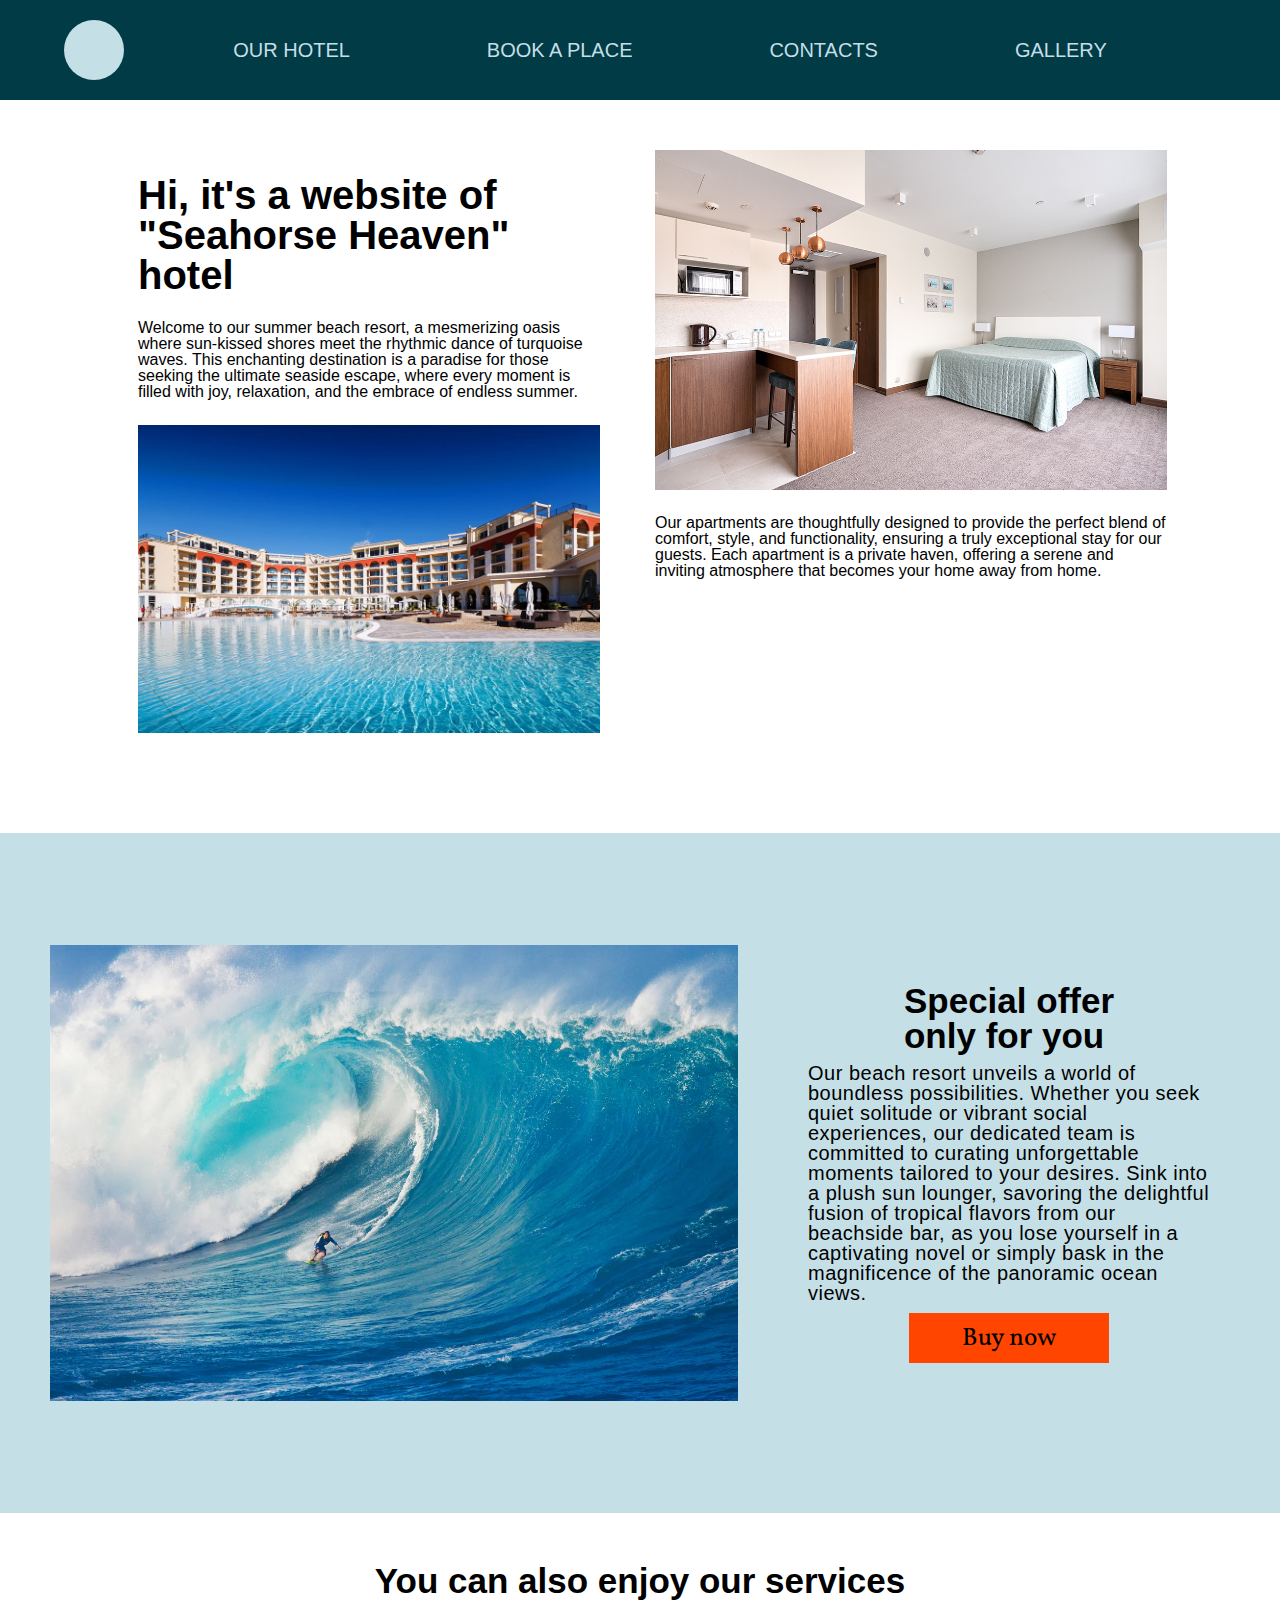
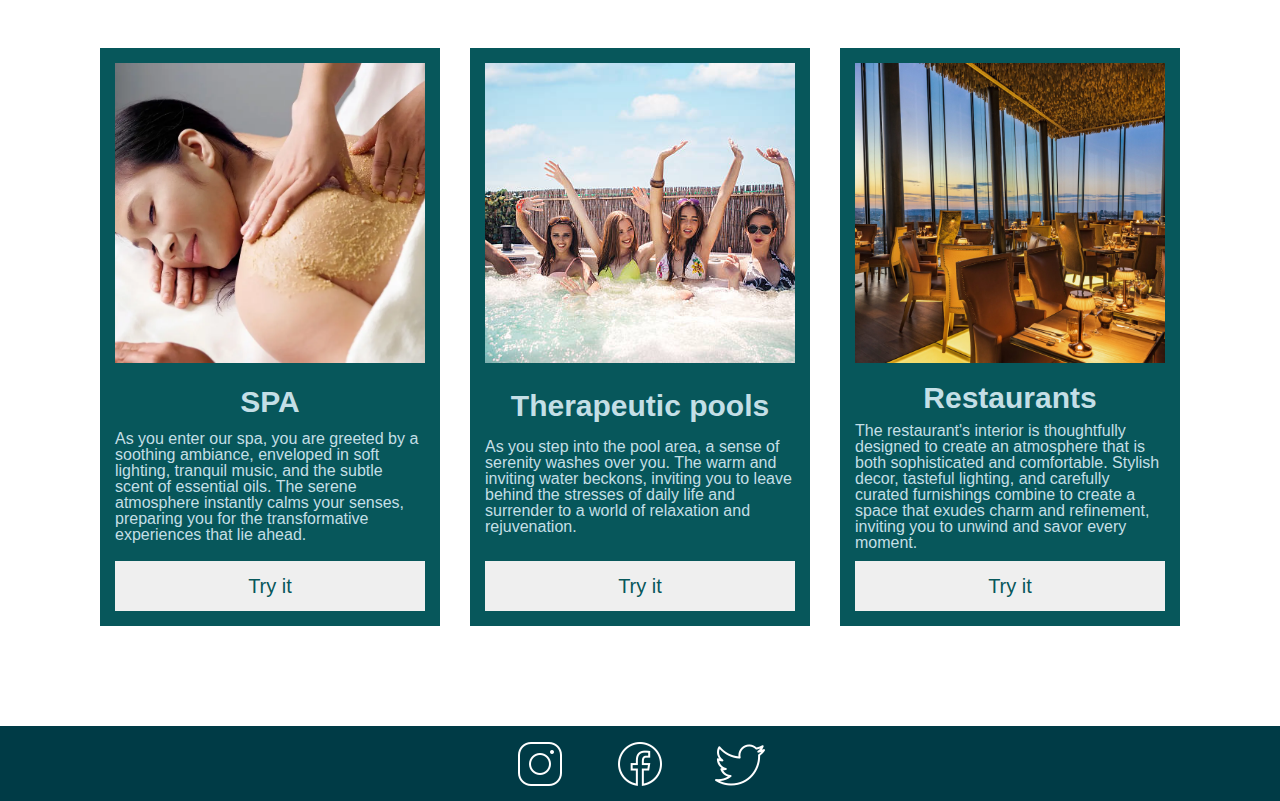
==== pages/index.html @ c4da9d43 "Start page" ====
<!DOCTYPE html>
<html lang="en">
<head>
    <meta charset="UTF-8">
    <title>Hotel</title>
    <link rel="stylesheet" href="../styles/style.css">
</head>
<body>
<div class="wrapper">
    <header class="header">
        <div class="header__logo">
            
        </div>
        <nav class="header__navigation">
           <form action="./booking.html"></form>
            <ul class="header__buttons">
                <li class="header__item">
                    <form action="./index.html"><input type="submit" class="header__button" value="Our Hotel"></form>
                </li>
                <li class="header__item">
                    <form action="./booking.html"><input type="submit" class="header__button" value="Book a place"></form>
                </li>
                <li class="header__item">
                    <form action="./contacts.html"><input type="submit" class="header__button" value="Contacts"></form>
                </li>
                <li class="header__item">
                    <form action="./gallery.html"><input type="submit" class="header__button" value="Gallery"></form>
                </li>
            </ul>
        </nav>
    </header>
    <main class="main">

        <section class="hi">
            <div class="hi__greetings">
                <h1 class="hi__title">Hi, it's a website of "Seahorse Heaven" hotel</h1>
                <p class="hi__description">Welcome to our summer beach resort, a mesmerizing oasis where sun-kissed shores meet the rhythmic dance of turquoise waves. This enchanting destination is a paradise for those seeking the ultimate seaside escape, where every moment is filled with joy, relaxation, and the embrace of endless summer.</p>
                <img src="../img/hotel_1.jpg" alt="Hotel">
            </div>
            <div class="hi__info">
                <img src="../img/hotel_2.jpg" alt="Apartments">
                <p class="hi__description">Our apartments are thoughtfully designed to provide the perfect blend of comfort, style, and functionality, ensuring a truly exceptional stay for our guests. Each apartment is a private haven, offering a serene and inviting atmosphere that becomes your home away from home.</p>
            </div>
        </section>

        <section class="special-offer">
            <div class="special-offer__image"><img src="../img/waves.webp" alt="Wave"></div>
            <div class="special-offer__body">
                <h2 class="special-offer__title">Special offer <br> only for you</h2>
                <p class="special-offer__description">Our beach resort unveils a world of boundless possibilities. Whether you seek quiet solitude or vibrant social experiences, our dedicated team is committed to curating unforgettable moments tailored to your desires. Sink into a plush sun lounger, savoring the delightful fusion of tropical flavors from our beachside bar, as you lose yourself in a captivating novel or simply bask in the magnificence of the panoramic ocean views.</p>
                <input class="special-offer__button" type="button" value="Buy now">
            </div>
        </section>

        <section class="services">
            <h2 class="services__title">You can also enjoy our services</h2>
            <div class="services__body">
                <div class="services__list">
                    <div class="services__item offer-services">
                        <div class="offer-services__image">
                            <img src="../img/spa.webp" alt="Offer">
                        </div>
                        <h3 class="offer-services__title">SPA</h3>
                        <p class="offer-services__description">As you enter our spa, you are greeted by a soothing ambiance, enveloped in soft lighting, tranquil music, and the subtle scent of essential oils. The serene atmosphere instantly calms your senses, preparing you for the transformative experiences that lie ahead.</p>
                        <input type="button" class="offer-services__button" value="Try it">
                    </div>
                    <div class="services__item offer-services">
                        <div class="offer-services__image">
                            <img src="../img/jacuzzi.jpg" alt="Offer">
                        </div>
                        <h3 class="offer-services__title">Therapeutic pools</h3>
                        <p class="offer-services__description">As you step into the pool area, a sense of serenity washes over you. The warm and inviting water beckons, inviting you to leave behind the stresses of daily life and surrender to a world of relaxation and rejuvenation.</p>
                        <input type="button" class="offer-services__button" value="Try it">
                    </div>
                    <div class="services__item offer-services">
                        <div class="offer-services__image">
                            <img src="../img/restaurant.jpg" alt="Offer">
                        </div>
                        <h3 class="offer-services__title">Restaurants</h3>
                        <p class="offer-services__description">The restaurant's interior is thoughtfully designed to create an atmosphere that is both sophisticated and comfortable. Stylish decor, tasteful lighting, and carefully curated furnishings combine to create a space that exudes charm and refinement, inviting you to unwind and savor every moment.</p>
                        <input type="button" class="offer-services__button" value="Try it">
                    </div>
                </div>
            </div>
        </section>

    </main>
    <footer class="footer">
        <section class="links">
            <ul class="links__list">
                <li class="links__item">
                    <input class="links__button_instagram links__button" type="button">
                </li>
                <li class="links__item">
                    <input class="links__button_facebook links__button" type="button">
                </li>
                <li class="links__item">
                    <input class="links__button_twitter links__button" type="button">
                </li>
            </ul>
        </section>
    </footer>
</div>
<script src="../scripts/scripts.js"></script>
</body>
</html>
---- styles/style.css ----
@import url("https://fonts.googleapis.com/css2?family=Vollkorn:wght@400;700&display=swap");
* {
  padding: 0;
  margin: 0;
  border: 0;
  box-sizing: border-box;
}
*:before, *:after {
  box-sizing: border-box;
}

:focus, :active {
  outline: none;
}

a:focus, a:active {
  outline: none;
}

nav, footer, header, aside {
  display: block;
}

html, body {
  height: 100%;
  width: 100%;
  line-height: 1;
  font-size: 14px;
  -ms-text-size-adjust: 100%;
  -moz-text-size-adjust: 100%;
  -webkit-text-size-adjust: 100%;
}

input, button, textarea {
  font-family: inherit;
}

input::-ms-clear {
  display: none;
}

button {
  cursor: pointer;
}
button::-moz-focus-inner {
  padding: 0;
  border: 0;
}

a {
  text-decoration: none;
}
a:visited, a:hover {
  text-decoration: none;
}

ul li {
  list-style: none;
}

img {
  vertical-align: top;
}

h1, h2, h3, h4, h5, h6 {
  font-size: inherit;
  font-weight: inherit;
}

input[type=button], input[type=submit] {
  cursor: pointer;
}

body {
  font-family: Arial, sans-serif;
  font-size: 16px;
}

.wrapper {
  display: grid;
  grid-template: 100px 1fr 75px/1fr;
  grid-template-areas: "header" "main" "footer";
  gap: 50px;
}

h1, h2, h3, h4, h5, h6 {
  font-weight: 700;
}

h1 {
  font-size: 40px;
}

h2 {
  font-size: 35px;
}

h3 {
  font-size: 30px;
}

.header {
  grid-area: header;
  position: fixed;
  width: 100%;
  height: 100px;
  display: grid;
  grid-template: 1fr/5% 60px 1fr 5%;
  grid-template-areas: "space1 logo navigation space2";
  align-items: center;
  background: #003B46;
  transition: 0.5s;
}
.header__logo {
  grid-area: logo;
  height: 60px;
  width: 60px;
  border-radius: 50%;
  background: #c4dfe6;
  transition: 0.5s;
}
.header__navigation {
  width: 80%;
  grid-area: navigation;
  justify-self: center;
  transition: 0.5s;
}
.header__buttons {
  display: flex;
  justify-content: space-between;
}
.header__button {
  background: none;
  color: #c4dfe6;
  font-size: 20px;
  text-transform: uppercase;
  transition: 1s;
}
.header__button:hover {
  text-decoration: underline;
}

.scrolled.header {
  height: 50px;
}
.scrolled.header__logo {
  height: 40px;
  width: 40px;
}
.scrolled.header__navigation {
  margin-right: -20%;
}

.main {
  grid-area: main;
  display: flex;
  flex-direction: column;
}

.hi {
  display: grid;
  grid-template: auto/40% 40%;
  gap: 30px;
  justify-content: center;
  margin-bottom: 50px;
}
.hi img {
  width: 100%;
  margin-bottom: 25px;
}
.hi__greetings {
  padding: 25px;
  background: white;
}
.hi__title {
  margin-bottom: 25px;
}
.hi__description {
  margin-bottom: 25px;
}

.special-offer {
  display: grid;
  grid-template: repeat(2, 1fr)/repeat(5, 1fr);
  gap: 50px;
  padding: 50px;
  background: #c4dfe6;
}
.special-offer__image {
  grid-row: span 2;
  grid-column: span 3;
  display: flex;
  flex-direction: column;
  justify-content: center;
}
.special-offer__image img {
  width: 100%;
}
.special-offer__body {
  grid-row: span 2;
  grid-column: span 2;
  display: flex;
  flex-direction: column;
  align-items: center;
  justify-content: space-between;
  padding: 100px 20px;
}
.special-offer__title {
  margin-bottom: 10px;
}
.special-offer__description {
  font-size: 20px;
  letter-spacing: 0.5px;
  margin-bottom: 10px;
}
.special-offer__button {
  width: 200px;
  height: 50px;
  font-family: "Vollkorn", serif;
  font-size: 25px;
  background: orangered;
  transition: 0.1s;
}
.special-offer__button:hover {
  transform: scale(1.1);
}

.services {
  display: flex;
  flex-direction: column;
  align-items: center;
  padding: 50px;
}
.services__title {
  margin-bottom: 50px;
}
.services__body {
  width: 100%;
  padding: 0 50px;
}
.services__list {
  display: grid;
  gap: 30px;
  grid-template: 1fr/repeat(3, 1fr);
}
.services__item {
  padding: 15px;
  background: #07575B;
  width: 100%;
  height: auto;
}

.offer-services {
  display: grid;
  color: #c4dfe6;
}
.offer-services__image {
  margin-bottom: 20px;
  overflow: hidden;
  display: flex;
  justify-content: center;
}
.offer-services__image img {
  height: 300px;
  -o-object-fit: cover;
     object-fit: cover;
}
.offer-services__title {
  margin-bottom: 10px;
  justify-self: center;
}
.offer-services__description {
  margin-bottom: 10px;
}
.offer-services__button {
  align-self: flex-end;
  height: 50px;
  color: #07575B;
  font-size: 20px;
  transition: 0.1s;
}
.offer-services__button:hover {
  transform: scale(1.05);
}

.footer {
  grid-area: footer;
  height: 75px;
  background: #003B46;
}

.links {
  width: 100%;
  height: 100%;
  padding: 0 50px;
}
.links__list {
  display: flex;
  align-items: center;
  justify-content: center;
  height: 100%;
}
.links__item {
  width: 50px;
  height: 50px;
  margin: 0 25px;
}
.links__button {
  width: 100%;
  height: 100%;
}
.links__button_instagram {
  background: url("../img/icon-instagram.png");
}
.links__button_facebook {
  background: url("../img/icon-facebook.png");
}
.links__button_twitter {
  background: url("../img/icon-twitter.png");
}/*# sourceMappingURL=style.css.map */
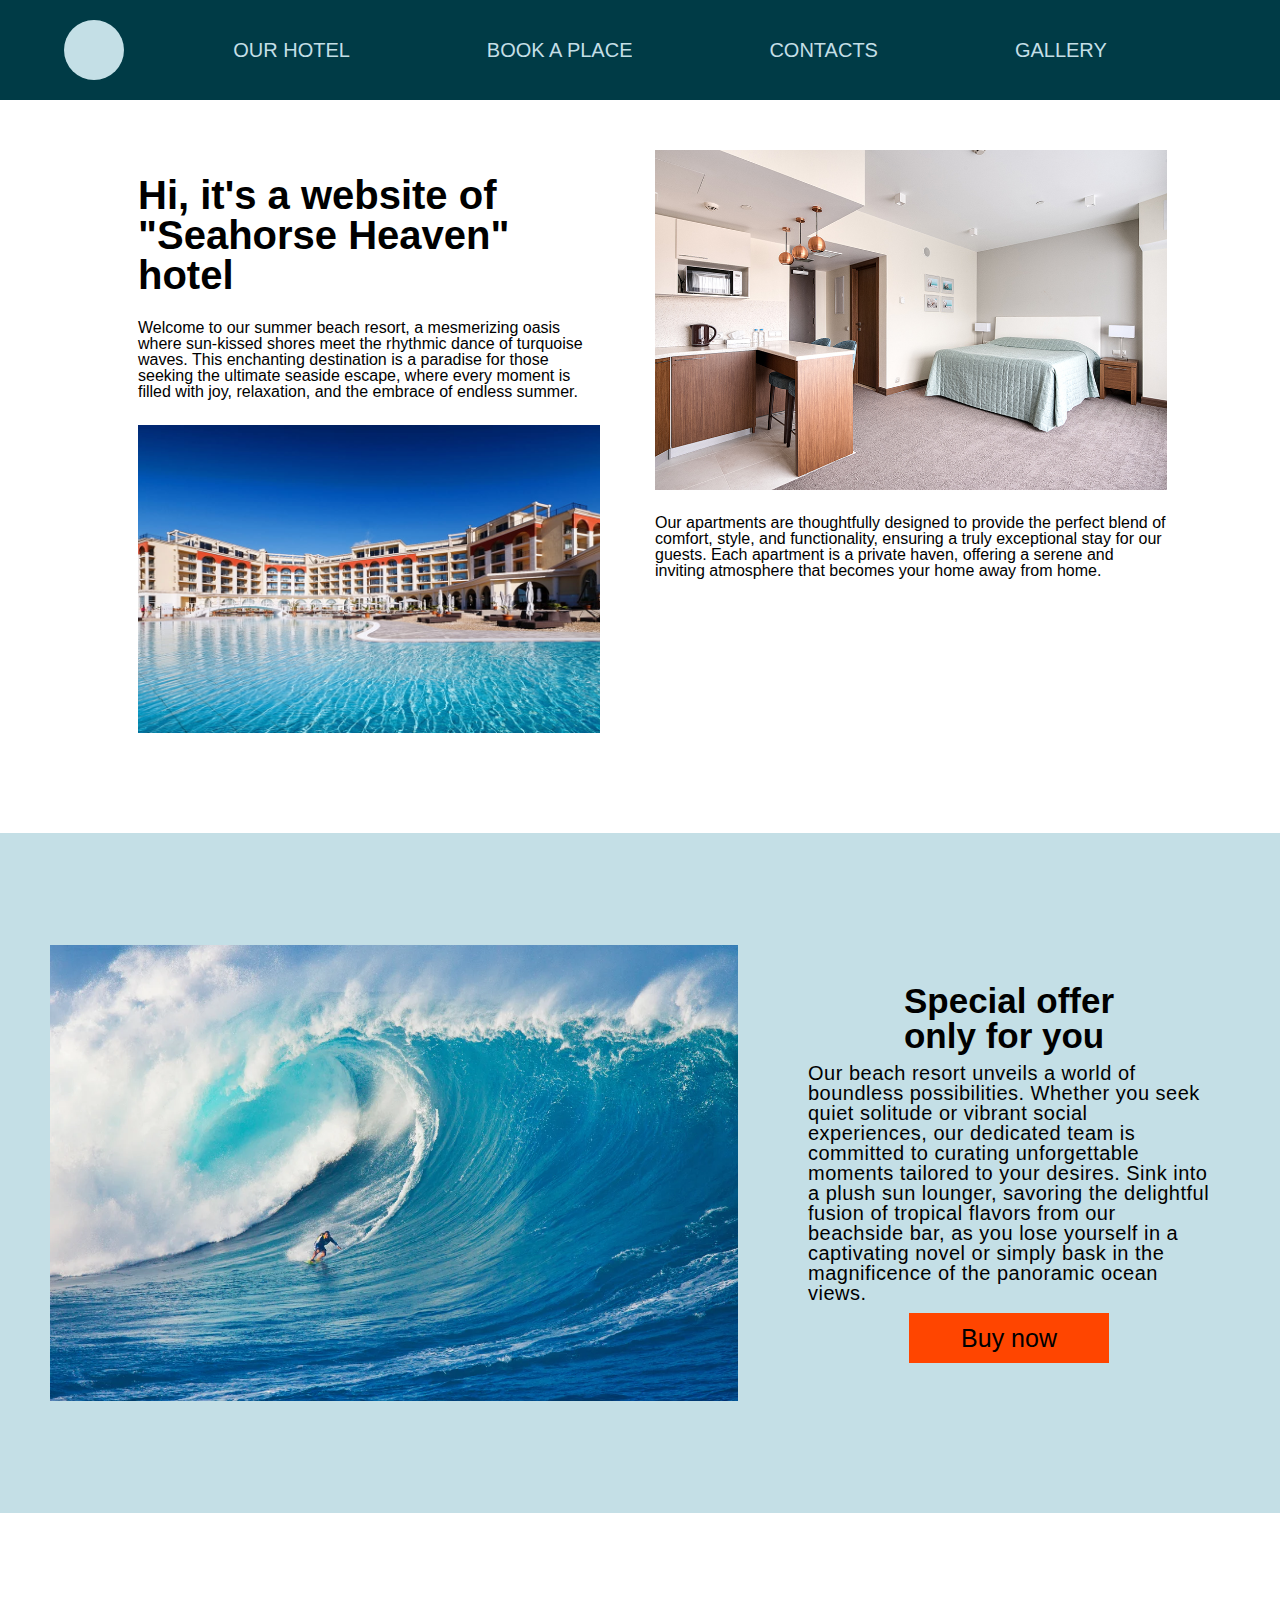
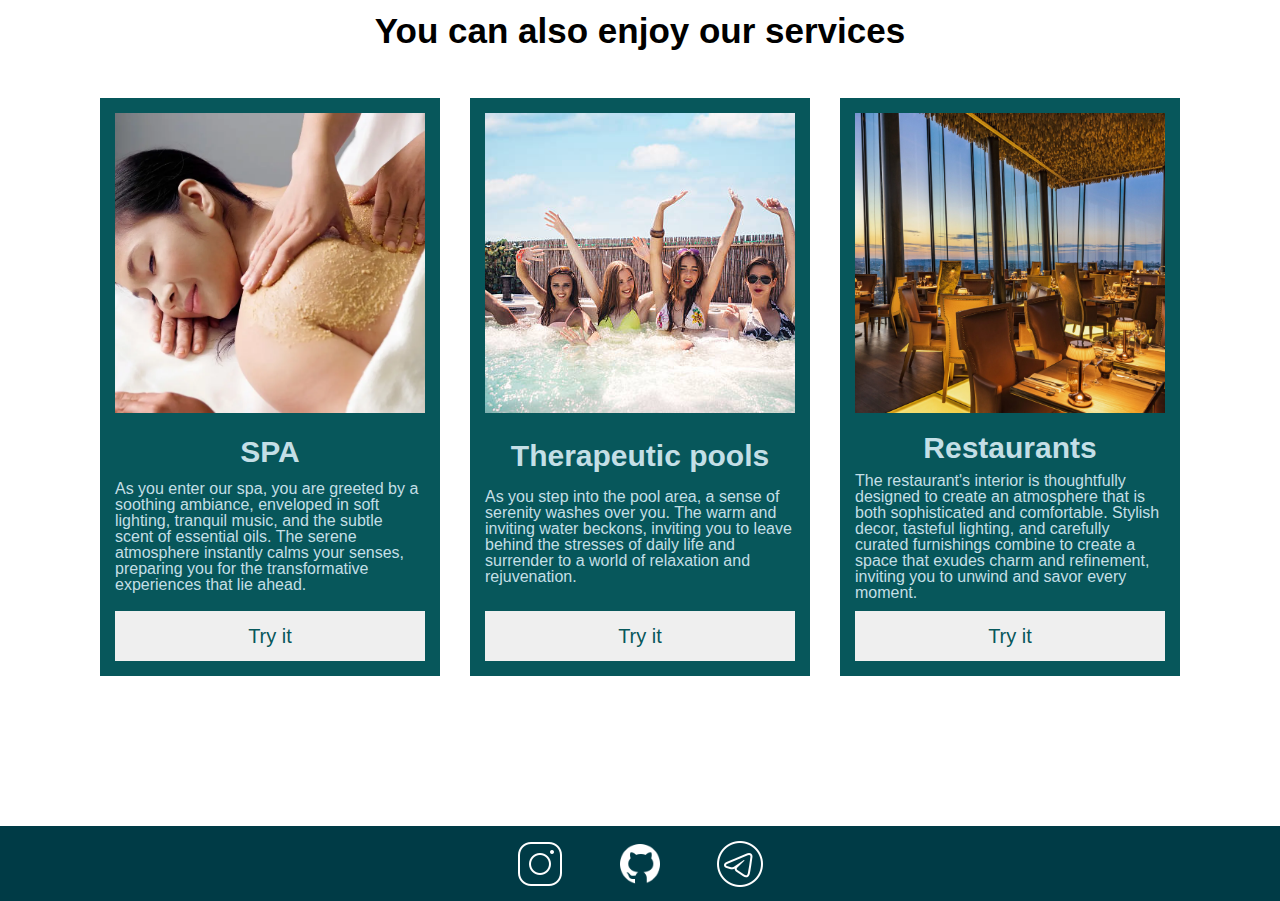
==== commit 3ab876a1: "Book a place Page" ====
--- a/pages/index.html
+++ b/pages/index.html
@@ -12,7 +12,6 @@
             
         </div>
         <nav class="header__navigation">
-           <form action="./booking.html"></form>
             <ul class="header__buttons">
                 <li class="header__item">
                     <form action="./index.html"><input type="submit" class="header__button" value="Our Hotel"></form>
@@ -43,12 +42,12 @@
             </div>
         </section>
 
-        <section class="special-offer">
+        <section class="special-offer special-offer_bg_lightblue">
             <div class="special-offer__image"><img src="../img/waves.webp" alt="Wave"></div>
             <div class="special-offer__body">
                 <h2 class="special-offer__title">Special offer <br> only for you</h2>
                 <p class="special-offer__description">Our beach resort unveils a world of boundless possibilities. Whether you seek quiet solitude or vibrant social experiences, our dedicated team is committed to curating unforgettable moments tailored to your desires. Sink into a plush sun lounger, savoring the delightful fusion of tropical flavors from our beachside bar, as you lose yourself in a captivating novel or simply bask in the magnificence of the panoramic ocean views.</p>
-                <input class="special-offer__button" type="button" value="Buy now">
+                <input class="special-offer__button button_bg_orangered" type="button" value="Buy now">
             </div>
         </section>
 
@@ -89,13 +88,19 @@
         <section class="links">
             <ul class="links__list">
                 <li class="links__item">
-                    <input class="links__button_instagram links__button" type="button">
+                    <form class="links__form" action="https://www.instagram.com/klyus_vasya/">
+                        <input class="links__button_instagram links__button" type="submit" formtarget="_blank" value="">
+                    </form>
                 </li>
                 <li class="links__item">
-                    <input class="links__button_facebook links__button" type="button">
+                    <form class="links__form" action="https://github.com/vasilcoin002">
+                        <input class="links__button_github links__button" type="submit" formtarget="_blank" value="">
+                    </form>
                 </li>
                 <li class="links__item">
-                    <input class="links__button_twitter links__button" type="button">
+                    <form class="links__form" action="https://t.me/prayectiki">
+                        <input class="links__button_telegram links__button" type="submit" formtarget="_blank" value="">
+                    </form>
                 </li>
             </ul>
         </section>
--- a/styles/style.css
+++ b/styles/style.css
@@ -3,9 +3,13 @@
   padding: 0;
   margin: 0;
   border: 0;
+  -moz-box-sizing: border-box;
+  -webkit-box-sizing: border-box;
   box-sizing: border-box;
 }
 *:before, *:after {
+  -moz-box-sizing: border-box;
+  -webkit-box-sizing: border-box;
   box-sizing: border-box;
 }
 
@@ -86,6 +90,13 @@
 h1, h2, h3, h4, h5, h6 {
   font-weight: 700;
 }
+h1::selection, h2::selection, h3::selection, h4::selection, h5::selection, h6::selection {
+  background: orangered;
+}
+
+p::selection {
+  background: orangered;
+}
 
 h1 {
   font-size: 40px;
@@ -97,6 +108,10 @@
 
 h3 {
   font-size: 30px;
+}
+
+h4 {
+  font-size: 25px;
 }
 
 .header {
@@ -110,6 +125,7 @@
   align-items: center;
   background: #003B46;
   transition: 0.5s;
+  z-index: 10;
 }
 .header__logo {
   grid-area: logo;
@@ -156,6 +172,58 @@
   display: flex;
   flex-direction: column;
 }
+.main > * {
+  margin-bottom: 50px;
+}
+.main:last-child {
+  margin-bottom: 0;
+}
+
+.footer {
+  grid-area: footer;
+  height: 75px;
+  background: #003B46;
+}
+
+.links {
+  width: 100%;
+  height: 100%;
+  padding: 0 50px;
+}
+.links__list {
+  display: flex;
+  align-items: center;
+  justify-content: center;
+  height: 100%;
+}
+.links__item {
+  width: 50px;
+  height: 50px;
+  margin: 0 25px;
+}
+.links__form {
+  height: 100%;
+}
+.links__button {
+  width: 100%;
+  height: 100%;
+}
+.links__button_instagram {
+  background: url("../img/icon-instagram.png");
+}
+.links__button_telegram {
+  background: url("../img/icon-telegram.png");
+}
+.links__button_github {
+  background: url("../img/icon-github.png");
+}
+.links__button_instagram, .links__button_telegram, .links__button_github {
+  background-size: 100%;
+}
+
+.button_bg_orangered {
+  background: orangered;
+}
 
 .hi {
   display: grid;
@@ -184,6 +252,8 @@
   grid-template: repeat(2, 1fr)/repeat(5, 1fr);
   gap: 50px;
   padding: 50px;
+}
+.special-offer_bg_lightblue {
   background: #c4dfe6;
 }
 .special-offer__image {
@@ -216,9 +286,7 @@
 .special-offer__button {
   width: 200px;
   height: 50px;
-  font-family: "Vollkorn", serif;
   font-size: 25px;
-  background: orangered;
   transition: 0.1s;
 }
 .special-offer__button:hover {
@@ -262,8 +330,7 @@
 }
 .offer-services__image img {
   height: 300px;
-  -o-object-fit: cover;
-     object-fit: cover;
+  object-fit: cover;
 }
 .offer-services__title {
   margin-bottom: 10px;
@@ -283,38 +350,54 @@
   transform: scale(1.05);
 }
 
-.footer {
-  grid-area: footer;
-  height: 75px;
-  background: #003B46;
-}
-
-.links {
-  width: 100%;
-  height: 100%;
+.apartments-offer {
+  display: grid;
+  grid-template: 500px auto auto 50px/repeat(2, 1fr);
+  grid-template-areas: "image1 image2" "title1 title2" "description1 description2" "button1 button2";
+  gap: 30px;
   padding: 0 50px;
 }
-.links__list {
-  display: flex;
+.apartments-offer__image {
+  height: 100%;
+  overflow: hidden;
+  position: relative;
+  display: flex;
+  justify-content: center;
   align-items: center;
-  justify-content: center;
-  height: 100%;
-}
-.links__item {
-  width: 50px;
+}
+.apartments-offer__image img {
+  height: 100%;
+}
+.apartments-offer__button {
+  width: 200px;
   height: 50px;
-  margin: 0 25px;
-}
-.links__button {
-  width: 100%;
-  height: 100%;
-}
-.links__button_instagram {
-  background: url("../img/icon-instagram.png");
-}
-.links__button_facebook {
-  background: url("../img/icon-facebook.png");
-}
-.links__button_twitter {
-  background: url("../img/icon-twitter.png");
-}/*# sourceMappingURL=style.css.map */+  font-size: 25px;
+}
+.apartments-offer__title, .apartments-offer__description, .apartments-offer__button {
+  justify-self: center;
+}
+
+.other-apartments {
+  display: grid;
+  grid-template: auto 1fr/repeat(5, 1fr);
+  grid-template-areas: "title title title title title" "arrow-left apartments1 apartments2 apartments3 arrow-right";
+  gap: 30px;
+  justify-content: center;
+  background: #c4dfe6;
+  padding: 50px;
+}
+.other-apartments__title {
+  grid-area: title;
+  justify-self: center;
+}
+.other-apartments__image {
+  height: 150px;
+  width: 100%;
+  overflow: hidden;
+  display: flex;
+}
+.other-apartments__image img {
+  height: 100%;
+}
+
+/*# sourceMappingURL=style.css.map */
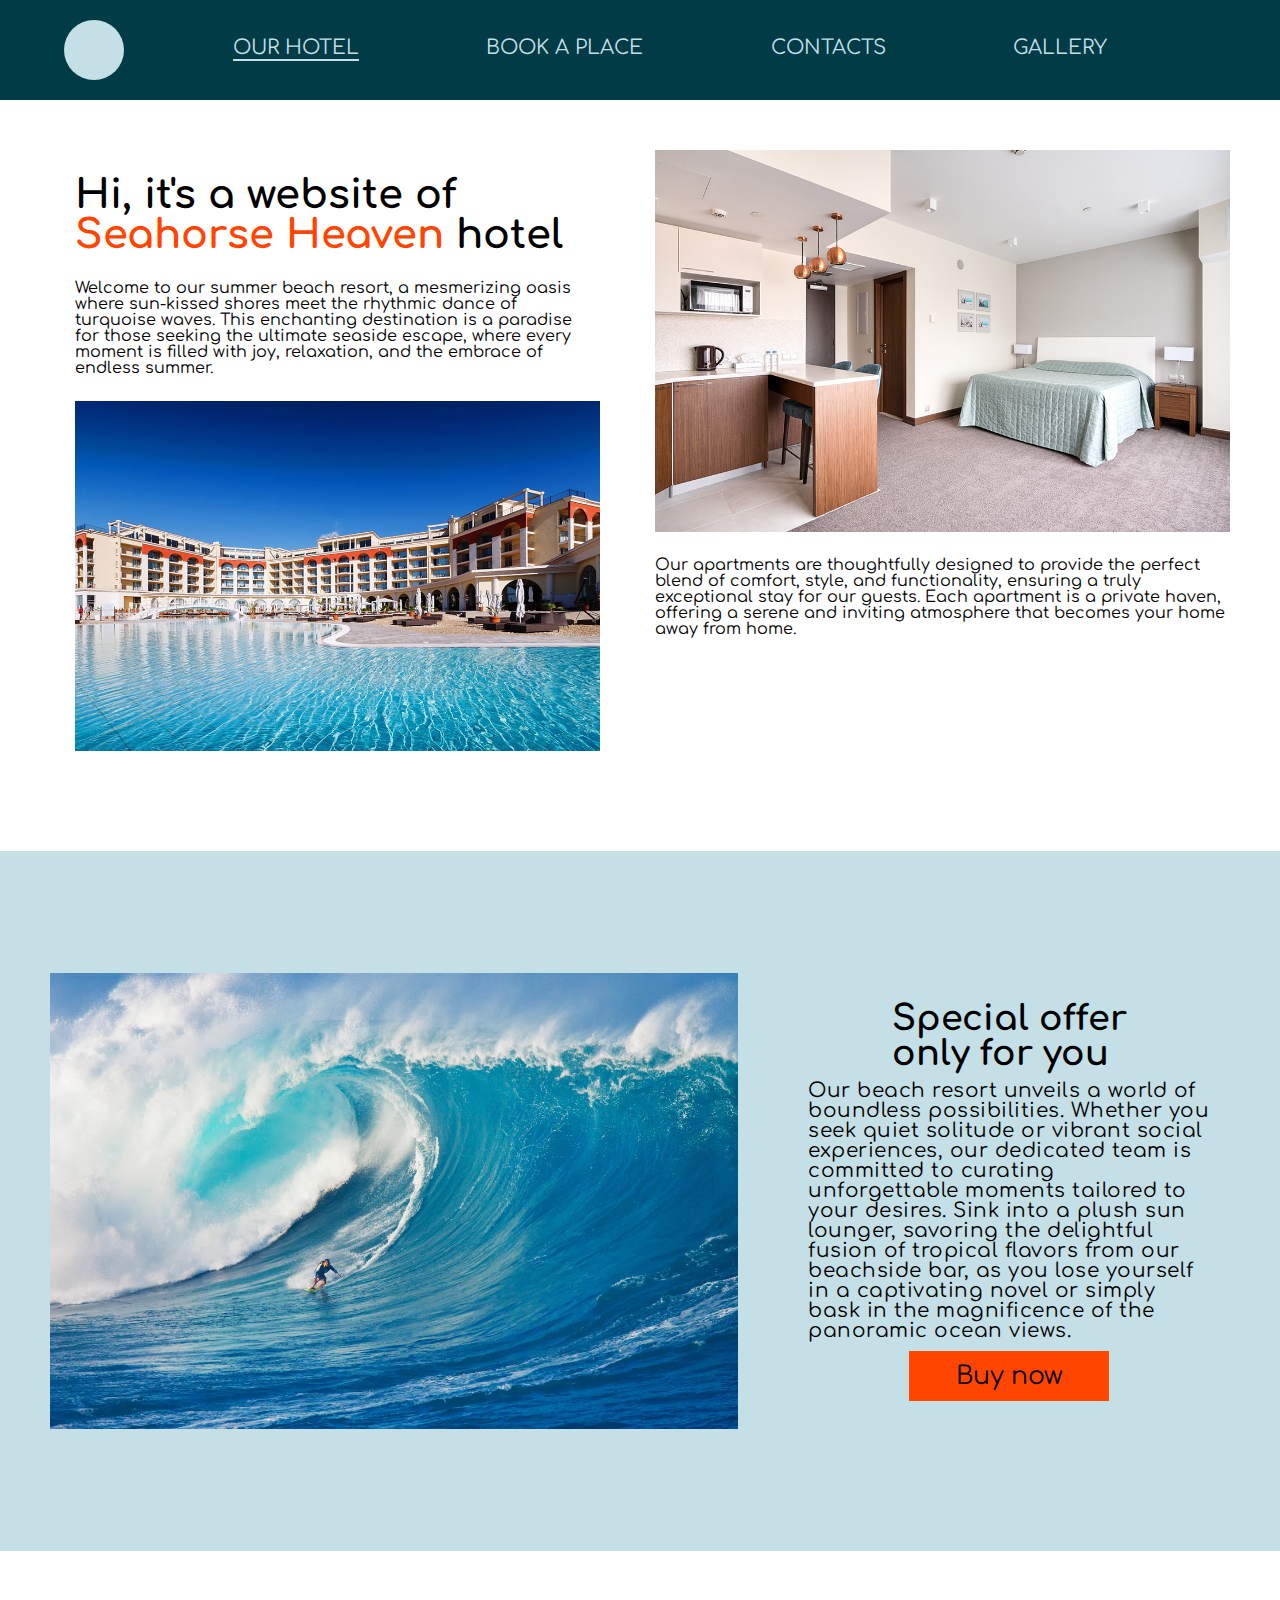
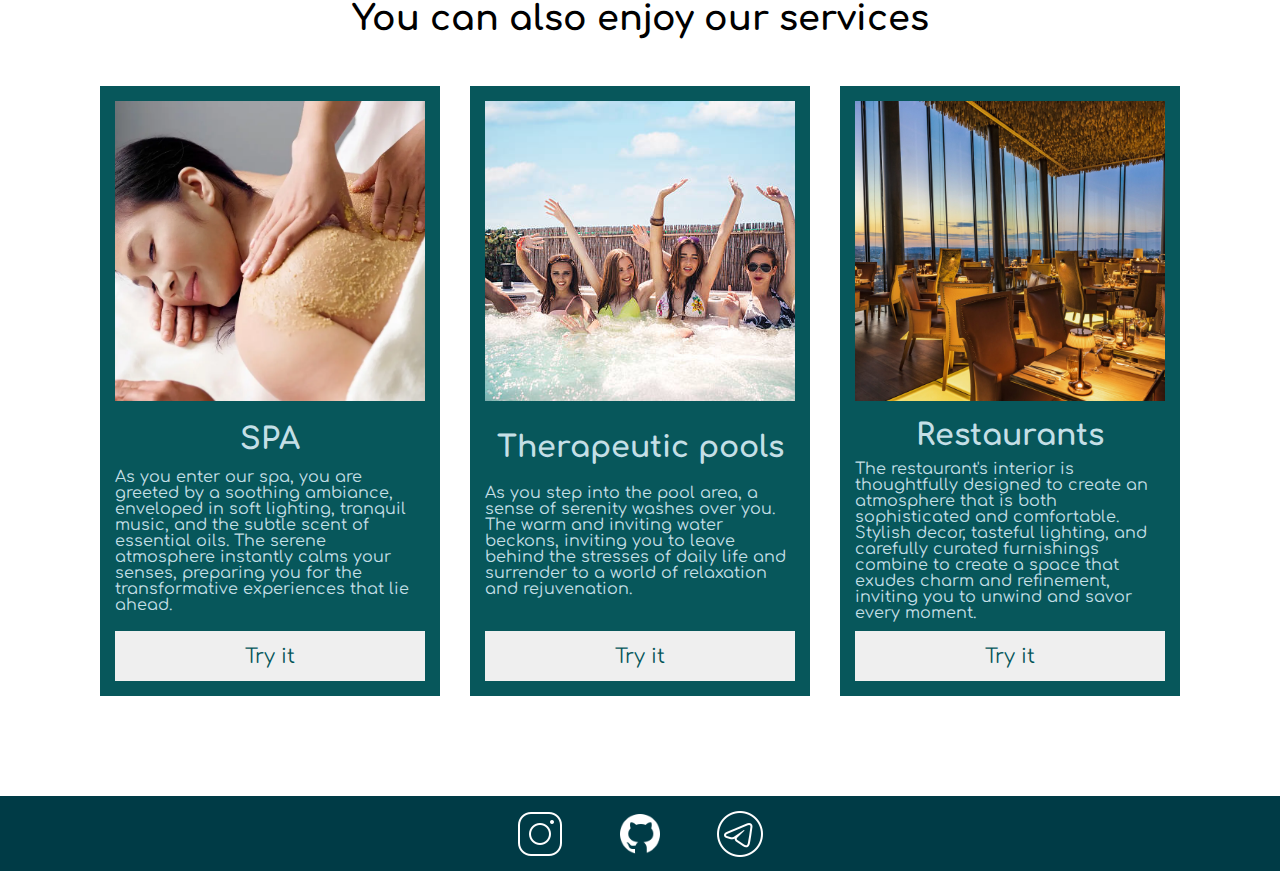
==== commit 14e236a8: "Fixes and features" ====
--- a/pages/index.html
+++ b/pages/index.html
@@ -4,6 +4,7 @@
     <meta charset="UTF-8">
     <title>Hotel</title>
     <link rel="stylesheet" href="../styles/style.css">
+    <meta name="viewport" content="width=device-width">
 </head>
 <body>
 <div class="wrapper">
@@ -13,26 +14,59 @@
         </div>
         <nav class="header__navigation">
             <ul class="header__buttons">
-                <li class="header__item">
+                <li class="header__item header__underlined">
                     <form action="./index.html"><input type="submit" class="header__button" value="Our Hotel"></form>
+                    <span class="header__underline"></span>
                 </li>
                 <li class="header__item">
                     <form action="./booking.html"><input type="submit" class="header__button" value="Book a place"></form>
+                    <span class="header__underline"></span>
                 </li>
                 <li class="header__item">
                     <form action="./contacts.html"><input type="submit" class="header__button" value="Contacts"></form>
+                    <span class="header__underline"></span>
                 </li>
                 <li class="header__item">
                     <form action="./gallery.html"><input type="submit" class="header__button" value="Gallery"></form>
+                    <span class="header__underline"></span>
                 </li>
             </ul>
         </nav>
+        <div class="header__burger-button">
+            <span></span>
+            <span></span>
+            <span></span>
+        </div>
     </header>
+<!--  Menu Burger  -->
+    <div class="burger">
+        <nav class="burger__menu">
+            <ul class="burger__list">
+                <li class="burger__item burger__underlined">
+                    <form action="./index.html" class="burger__form"><input type="submit" value="Our hotel"></form>
+                    <span class="burger__underline"></span>
+                </li>
+                <li class="burger__item">
+                    <form action="./booking.html" class="burger__form"><input type="submit" value="Book a place"></form>
+                    <span class="burger__underline"></span>
+                </li>
+                <li class="burger__item">
+                    <form action="./contacts.html" class="burger__form"><input type="submit" value="Contacts"></form>
+                    <span class="burger__underline"></span>
+                </li>
+                <li class="burger__item">
+                    <form action="./gallery.html" class="burger__form"><input type="submit" value="Gallery"></form>
+                    <span class="burger__underline"></span>
+                </li>
+            </ul>
+        </nav>
+    </div>
+
     <main class="main">
 
         <section class="hi">
             <div class="hi__greetings">
-                <h1 class="hi__title">Hi, it's a website of "Seahorse Heaven" hotel</h1>
+                <h1 class="hi__title">Hi, it's a website of <br> <span>Seahorse Heaven</span> hotel</h1>
                 <p class="hi__description">Welcome to our summer beach resort, a mesmerizing oasis where sun-kissed shores meet the rhythmic dance of turquoise waves. This enchanting destination is a paradise for those seeking the ultimate seaside escape, where every moment is filled with joy, relaxation, and the embrace of endless summer.</p>
                 <img src="../img/hotel_1.jpg" alt="Hotel">
             </div>
--- a/styles/style.css
+++ b/styles/style.css
@@ -1,4 +1,4 @@
-@import url("https://fonts.googleapis.com/css2?family=Vollkorn:wght@400;700&display=swap");
+@import url("https://fonts.googleapis.com/css2?family=Comfortaa:wght@400;700&display=swap");
 * {
   padding: 0;
   margin: 0;
@@ -76,13 +76,13 @@
 }
 
 body {
-  font-family: Arial, sans-serif;
+  font-family: "Comfortaa", cursive;
   font-size: 16px;
 }
 
 .wrapper {
   display: grid;
-  grid-template: 100px 1fr 75px/1fr;
+  grid-template-rows: 100px 1fr 75px;
   grid-template-areas: "header" "main" "footer";
   gap: 50px;
 }
@@ -94,7 +94,7 @@
   background: orangered;
 }
 
-p::selection {
+p::selection, span::selection {
   background: orangered;
 }
 
@@ -145,6 +145,14 @@
   display: flex;
   justify-content: space-between;
 }
+.header__item {
+  position: relative;
+  overflow: hidden;
+  padding-bottom: 5px;
+}
+.header__item:hover span {
+  left: 0;
+}
 .header__button {
   background: none;
   color: #c4dfe6;
@@ -152,8 +160,85 @@
   text-transform: uppercase;
   transition: 1s;
 }
-.header__button:hover {
-  text-decoration: underline;
+.header__underline {
+  position: absolute;
+  display: block;
+  width: 100%;
+  height: 2px;
+  background: #c4dfe6;
+  left: -100%;
+  transition: 0.2s ease-in-out;
+}
+.header__underlined span {
+  left: 0;
+}
+.header__burger-button {
+  grid-area: navigation;
+  justify-self: end;
+  width: 40px;
+  height: 40px;
+  display: none;
+  flex-direction: column;
+  justify-content: space-between;
+  cursor: pointer;
+}
+.header__burger-button span {
+  display: block;
+  width: 100%;
+  height: 5px;
+  background: #c4dfe6;
+  border-radius: 2.5px;
+}
+
+.burger {
+  position: fixed;
+  top: -100%;
+  height: 100%;
+  width: 100%;
+  background: #07575B;
+  padding-top: 100px;
+  transition: 0.5s;
+  z-index: 9;
+}
+.burger__menu {
+  height: 100%;
+  padding: 50px;
+}
+.burger__list {
+  display: flex;
+  flex-direction: column;
+  justify-content: space-between;
+  align-items: center;
+  height: 100%;
+}
+.burger__item {
+  position: relative;
+  padding-bottom: 2px;
+  overflow: hidden;
+}
+.burger__item:hover span {
+  left: 0;
+}
+.burger__form input {
+  background: none;
+  color: #c4dfe6;
+  font-size: 30px;
+}
+.burger__underline {
+  position: absolute;
+  display: block;
+  height: 1px;
+  width: 100%;
+  background: #c4dfe6;
+  left: -100%;
+  transition: 0.2s;
+}
+.burger__underlined span {
+  left: 0;
+}
+
+.burger_active {
+  top: 0;
 }
 
 .scrolled.header {
@@ -227,10 +312,11 @@
 
 .hi {
   display: grid;
-  grid-template: auto/40% 40%;
+  grid-template-columns: 1fr 1fr;
   gap: 30px;
   justify-content: center;
   margin-bottom: 50px;
+  padding: 0 50px;
 }
 .hi img {
   width: 100%;
@@ -242,6 +328,9 @@
 }
 .hi__title {
   margin-bottom: 25px;
+}
+.hi__title span {
+  color: orangered;
 }
 .hi__description {
   margin-bottom: 25px;
@@ -297,7 +386,7 @@
   display: flex;
   flex-direction: column;
   align-items: center;
-  padding: 50px;
+  padding: 0 50px;
 }
 .services__title {
   margin-bottom: 50px;
@@ -352,7 +441,9 @@
 
 .apartments-offer {
   display: grid;
-  grid-template: 500px auto auto 50px/repeat(2, 1fr);
+  grid-auto-flow: column;
+  grid-template-rows: 500px auto auto 50px;
+  grid-template-columns: repeat(2, 1fr);
   grid-template-areas: "image1 image2" "title1 title2" "description1 description2" "button1 button2";
   gap: 30px;
   padding: 0 50px;
@@ -372,32 +463,249 @@
   width: 200px;
   height: 50px;
   font-size: 25px;
+  transition: 0.1s;
+}
+.apartments-offer__button:hover {
+  transform: scale(1.1);
 }
 .apartments-offer__title, .apartments-offer__description, .apartments-offer__button {
   justify-self: center;
 }
 
+.contacts {
+  display: grid;
+  grid-template-columns: repeat(auto-fill, minmax(400px, 1fr));
+  gap: 30px;
+  align-items: center;
+  justify-items: center;
+  margin: 0 50px;
+  padding: 50px 50px 30px;
+  background: #c4dfe6;
+  font-size: 20px;
+}
+.contacts__item {
+  width: 100%;
+}
+.contacts__description {
+  display: flex;
+  flex-direction: column;
+}
+.contacts__image {
+  position: relative;
+  padding-bottom: 100%;
+  margin-bottom: 20px;
+}
+.contacts__image img {
+  width: 100%;
+  height: 100%;
+  position: absolute;
+  top: 0;
+  left: 0;
+  object-fit: cover;
+}
+.contacts__person:before {
+  content: "Person:";
+  margin-right: 10px;
+  font-weight: 700;
+}
+.contacts__position:before {
+  content: "Position:";
+  margin-right: 10px;
+  font-weight: 700;
+}
+.contacts__contact {
+  display: flex;
+  flex-direction: column;
+}
+.contacts__address {
+  position: relative;
+  padding-left: 35px;
+  color: black;
+}
+.contacts__address_email:before, .contacts__address_phone-number:before {
+  margin-right: 5px;
+  top: 0;
+  left: 0;
+  font-weight: 700;
+  position: absolute;
+}
+.contacts__address_email:before {
+  content: "@";
+}
+.contacts__address_phone-number:before {
+  content: "";
+  background: url("../img/phone.png") no-repeat;
+  background-size: 100%;
+  width: 20px;
+  height: 20px;
+}
+
+.gallery {
+  display: grid;
+  grid-template-columns: repeat(auto-fill, minmax(400px, 1fr));
+  gap: 10px;
+  padding: 10px;
+}
+.gallery__image {
+  position: relative;
+  padding-bottom: 100%;
+}
+.gallery__image img {
+  width: 100%;
+  height: 100%;
+  position: absolute;
+  top: 0;
+  left: 0;
+  object-fit: cover;
+}
+
+p::selection, span::selection, div::selection, img::selection {
+  background: orangered;
+}
+
+.displayed-none {
+  display: none;
+}
+
+.opacity07 {
+  opacity: 0.7;
+}
+
+.opacity0 {
+  opacity: 0;
+}
+
 .other-apartments {
-  display: grid;
-  grid-template: auto 1fr/repeat(5, 1fr);
-  grid-template-areas: "title title title title title" "arrow-left apartments1 apartments2 apartments3 arrow-right";
+  display: flex;
+  flex-direction: column;
   gap: 30px;
-  justify-content: center;
+  align-items: center;
   background: #c4dfe6;
   padding: 50px;
 }
-.other-apartments__title {
-  grid-area: title;
+
+.slider {
+  position: relative;
+  display: flex;
+  width: 100%;
+  overflow: hidden;
+}
+.slider__arrow {
+  position: absolute;
+  font-size: 30px;
+  font-weight: 1000;
+  color: white;
+  top: 40%;
+  transform: translateY(-50%);
+  width: 75px;
+  height: 75px;
+  cursor: pointer;
+  background: grey;
+  z-index: 3;
+  transition: opacity 0.5s;
+}
+.slider__arrow_left {
+  left: 0;
+}
+.slider__arrow_left:before {
+  content: "<<";
+  position: absolute;
+  top: 50%;
+  left: 50%;
+  transform: translateY(-50%) translateX(-50%);
+}
+.slider__arrow_right {
+  right: 0;
+}
+.slider__arrow_right:before {
+  content: ">>";
+  position: absolute;
+  top: 50%;
+  right: 50%;
+  transform: translateY(-50%) translateX(50%);
+}
+.slider__list {
+  height: 100%;
+  display: flex;
+  flex: 1 1 auto;
+  transition: 0.5s;
+}
+.slider__item {
+  min-width: 31.3333%;
+  margin: 0 1%;
+}
+
+.item {
+  display: grid;
+}
+.item__image {
+  position: relative;
+  padding: 0 0 100% 0;
+  margin: 0 0 20px 0;
+  height: 250px;
+}
+.item__image img {
+  width: 100%;
+  height: 100%;
+  position: absolute;
+  top: 0;
+  left: 0;
+  object-fit: cover;
+}
+.item__title {
+  margin-bottom: 20px;
+  align-self: center;
   justify-self: center;
 }
-.other-apartments__image {
-  height: 150px;
-  width: 100%;
-  overflow: hidden;
-  display: flex;
-}
-.other-apartments__image img {
-  height: 100%;
+.item__button {
+  height: 50px;
+  align-self: flex-end;
+  text-transform: uppercase;
+  font-size: 20px;
+  transition: 0.1s;
+}
+.item__button:hover {
+  transform: scale(1.05);
+}
+
+@media (max-width: 900px) {
+  .header__navigation {
+    display: none;
+  }
+  .header__burger-button {
+    display: flex;
+  }
+  .hi {
+    display: flex;
+    flex-direction: column;
+  }
+  .hi__info {
+    display: none;
+  }
+  .special-offer {
+    display: flex;
+    flex-direction: column;
+    align-items: center;
+  }
+  .special-offer__body {
+    padding: 0;
+  }
+}
+@media (max-width: 600px) {
+  .services__list {
+    display: flex;
+    flex-direction: column;
+  }
+}
+@media (max-width: 500px) {
+  .apartments-offer {
+    display: flex;
+    flex-direction: column;
+    align-items: center;
+  }
+  .apartments-offer__button {
+    margin-bottom: 20px;
+  }
 }
 
 /*# sourceMappingURL=style.css.map */
